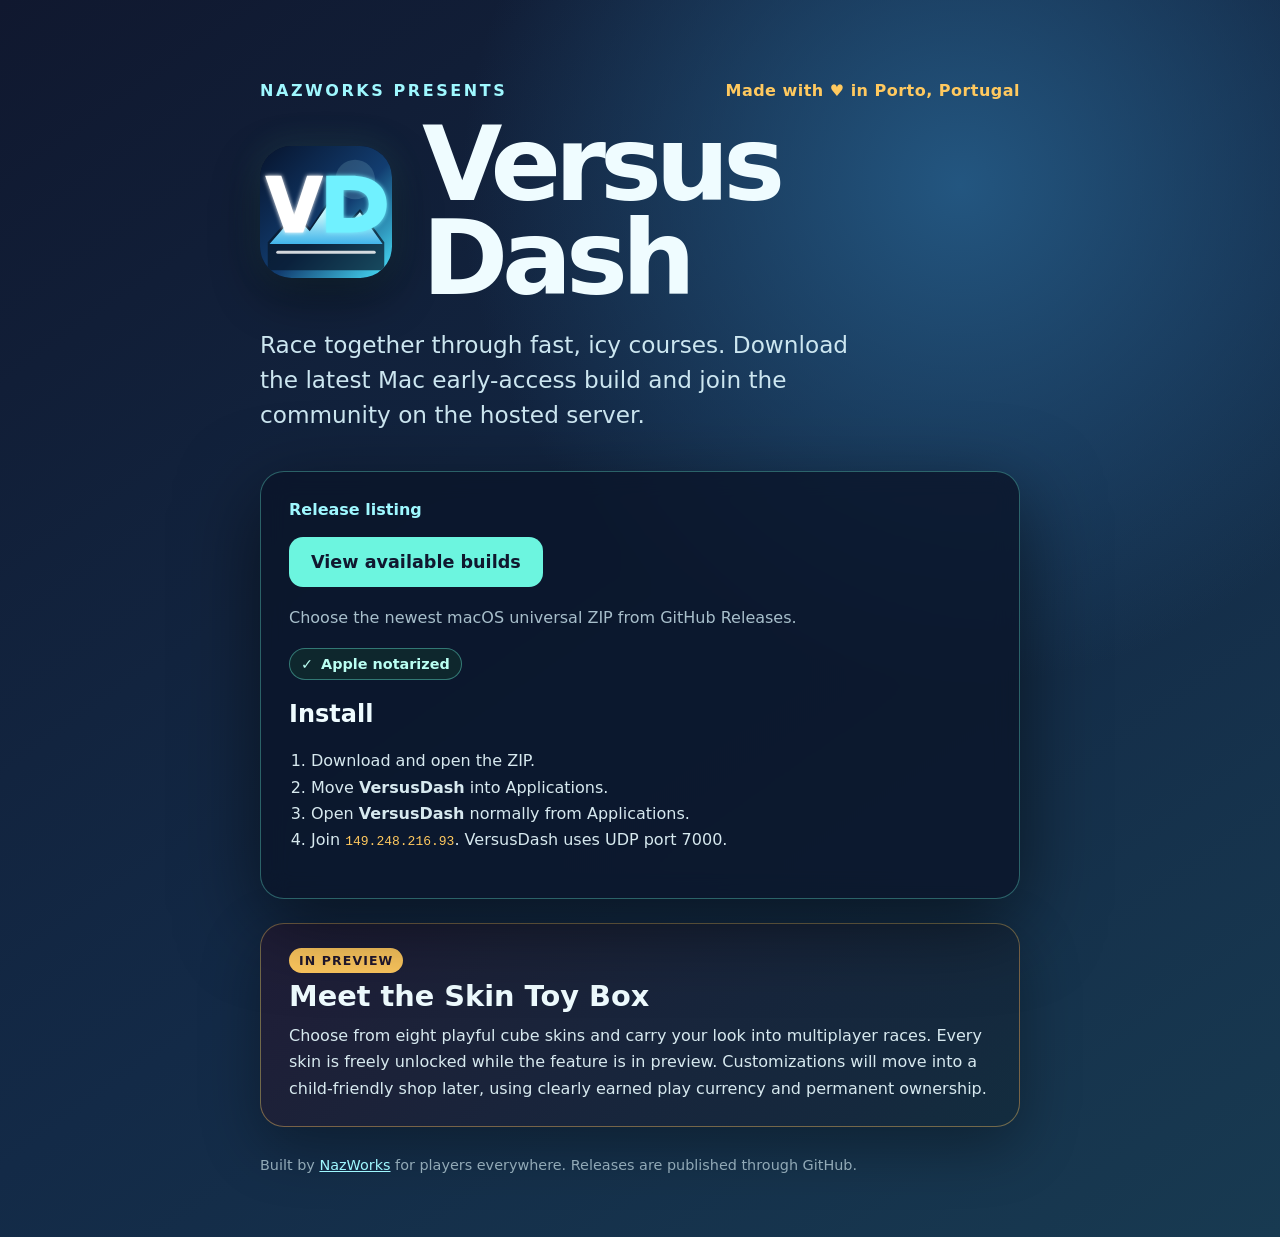
==== site/index.html @ 0534c8a6 "Show release package size in MiB" ====
<!doctype html>
<html lang="en">
<head>
  <meta charset="utf-8">
  <meta name="viewport" content="width=device-width, initial-scale=1">
  <meta name="theme-color" content="#10182f">
  <link rel="icon" href="versusdash-icon.svg" type="image/svg+xml">
  <title>Download VersusDash</title>
  <style>
    :root { color-scheme: dark; font-family: ui-rounded, "SF Pro Rounded", system-ui, sans-serif; }
    * { box-sizing: border-box; }
    body { margin: 0; min-height: 100vh; color: #effcff; background: radial-gradient(circle at 75% 15%, #235680 0, transparent 35%), linear-gradient(145deg, #10182f, #132a47 55%, #183a51); }
    main { width: min(760px, calc(100% - 32px)); margin: 0 auto; padding: 9vh 0 64px; }
    .topline { display: flex; flex-wrap: wrap; align-items: center; justify-content: space-between; gap: 12px 24px; }
    .eyebrow { color: #9ff8ff; font-weight: 800; letter-spacing: .16em; text-transform: uppercase; }
    .porto { color: #ffc95f; font-weight: 750; letter-spacing: .03em; }
    .brand { display: flex; align-items: center; gap: clamp(16px, 4vw, 30px); margin: 18px 0 20px; }
    .brand-mark { width: clamp(88px, 17vw, 132px); height: auto; flex: 0 0 auto; border-radius: 24%; box-shadow: 0 18px 48px #0007, 0 0 34px #6cf5df22; }
    h1 { margin: 0; font-size: clamp(3rem, 9vw, 6.5rem); line-height: .9; letter-spacing: -.06em; }
    .lead { max-width: 620px; color: #cce6f0; font-size: clamp(1.15rem, 3vw, 1.45rem); line-height: 1.5; }
    .card { margin-top: 38px; padding: 28px; border: 1px solid #6cf5df55; border-radius: 24px; background: #0b1528cc; box-shadow: 0 24px 80px #0008; backdrop-filter: blur(12px); }
    .version { margin: 0 0 18px; color: #9ff8ff; font-weight: 700; }
    .download { display: inline-block; padding: 15px 22px; border-radius: 14px; color: #10182f; background: #6cf5df; font-size: 1.1rem; font-weight: 900; text-decoration: none; transition: transform .15s, box-shadow .15s; }
    .download:hover { transform: translateY(-2px); box-shadow: 0 12px 32px #6cf5df44; }
    .download[aria-disabled="true"] { opacity: .55; pointer-events: none; }
    .meta { margin: 18px 0 0; color: #a8bfcb; line-height: 1.6; }
    .feature-note { margin-top: 24px; padding: 24px 28px; border: 1px solid #ffc95f66; border-radius: 24px; background: linear-gradient(135deg, #221c35dd, #122b3ddd); box-shadow: 0 20px 60px #0005; }
    .feature-note h2 { margin: 6px 0 10px; font-size: 1.8rem; }
    .feature-note p { margin: 0; color: #d7e9ef; line-height: 1.65; }
    .preview-pill { display: inline-block; padding: 5px 10px; border-radius: 999px; color: #21182e; background: #ffc95f; font-size: .78rem; font-weight: 900; letter-spacing: .09em; text-transform: uppercase; }
    .trust { display: inline-flex; align-items: center; gap: 8px; margin: 18px 0 0; padding: 7px 11px; border: 1px solid #6cf5df66; border-radius: 999px; color: #bafff2; background: #12332f99; font-size: .9rem; font-weight: 750; }
    ol { padding-left: 22px; color: #d7e9ef; line-height: 1.65; }
    code { color: #ffc95f; overflow-wrap: anywhere; }
    footer { margin-top: 30px; color: #91a9b6; font-size: .9rem; }
    footer a { color: #9ff8ff; }
  </style>
</head>
<body>
  <main>
    <div class="topline">
      <div class="eyebrow">NazWorks presents</div>
      <div class="porto">Made with ♥ in Porto, Portugal</div>
    </div>
    <div class="brand">
      <img class="brand-mark" src="versusdash-icon.svg" alt="" width="132" height="132">
      <h1>Versus<br>Dash</h1>
    </div>
    <p class="lead">Race together through fast, icy courses. Download the latest Mac early-access build and join the community on the hosted server.</p>
    <section class="card" aria-live="polite">
      <p class="version" id="version">Finding the current release…</p>
      <a class="download" id="download" aria-disabled="true">Preparing download…</a>
      <p class="meta" id="details">Universal build for Apple silicon and Intel Macs.</p>
      <p class="trust" aria-label="Apple notarized"><span aria-hidden="true">✓</span> Apple notarized</p>
      <h2>Install</h2>
      <ol>
        <li>Download and open the ZIP.</li>
        <li>Move <strong>VersusDash</strong> into Applications.</li>
        <li>Open <strong>VersusDash</strong> normally from Applications.</li>
        <li>Join <code>149.248.216.93</code>. VersusDash uses UDP port 7000.</li>
      </ol>
    </section>
    <section class="feature-note" aria-labelledby="skin-preview-title">
      <span class="preview-pill">In preview</span>
      <h2 id="skin-preview-title">Meet the Skin Toy Box</h2>
      <p>Choose from eight playful cube skins and carry your look into multiplayer races. Every skin is freely unlocked while the feature is in preview. Customizations will move into a child-friendly shop later, using clearly earned play currency and permanent ownership.</p>
    </section>
    <footer>Built by <a href="https://github.com/NazWorks/VersusDash-Downloads">NazWorks</a> for players everywhere. Releases are published through GitHub.</footer>
  </main>
  <script>
    const releasesUrl = "https://api.github.com/repos/NazWorks/VersusDash-Downloads/releases?per_page=20";
    const fallbackUrl = "https://github.com/NazWorks/VersusDash-Downloads/releases";
    const version = document.querySelector("#version");
    const download = document.querySelector("#download");
    const details = document.querySelector("#details");

    fetch(releasesUrl, { headers: { Accept: "application/vnd.github+json" } })
      .then(response => {
        if (!response.ok) throw new Error("release lookup failed");
        return response.json();
      })
      .then(releases => {
        const candidates = releases.filter(release => !release.draft);
        for (const release of candidates) {
          const asset = release.assets.find(item => item.name.endsWith("macOS-universal.zip"));
          if (!asset) continue;
          version.textContent = `${release.name || release.tag_name}${release.prerelease ? " · Early access" : ""}`;
          download.textContent = "Download for Mac";
          download.href = asset.browser_download_url;
          download.removeAttribute("aria-disabled");
          const sizeMiB = (asset.size / 1048576).toFixed(1);
          details.textContent = `Universal Apple silicon + Intel build · ${sizeMiB} MiB`;
          details.title = `${asset.size.toLocaleString()} bytes reported by GitHub Releases`;
          return;
        }
        throw new Error("no Mac release found");
      })
      .catch(() => {
        version.textContent = "Release listing";
        download.textContent = "View available builds";
        download.href = fallbackUrl;
        download.removeAttribute("aria-disabled");
        details.textContent = "Choose the newest macOS universal ZIP from GitHub Releases.";
      });
  </script>
</body>
</html>
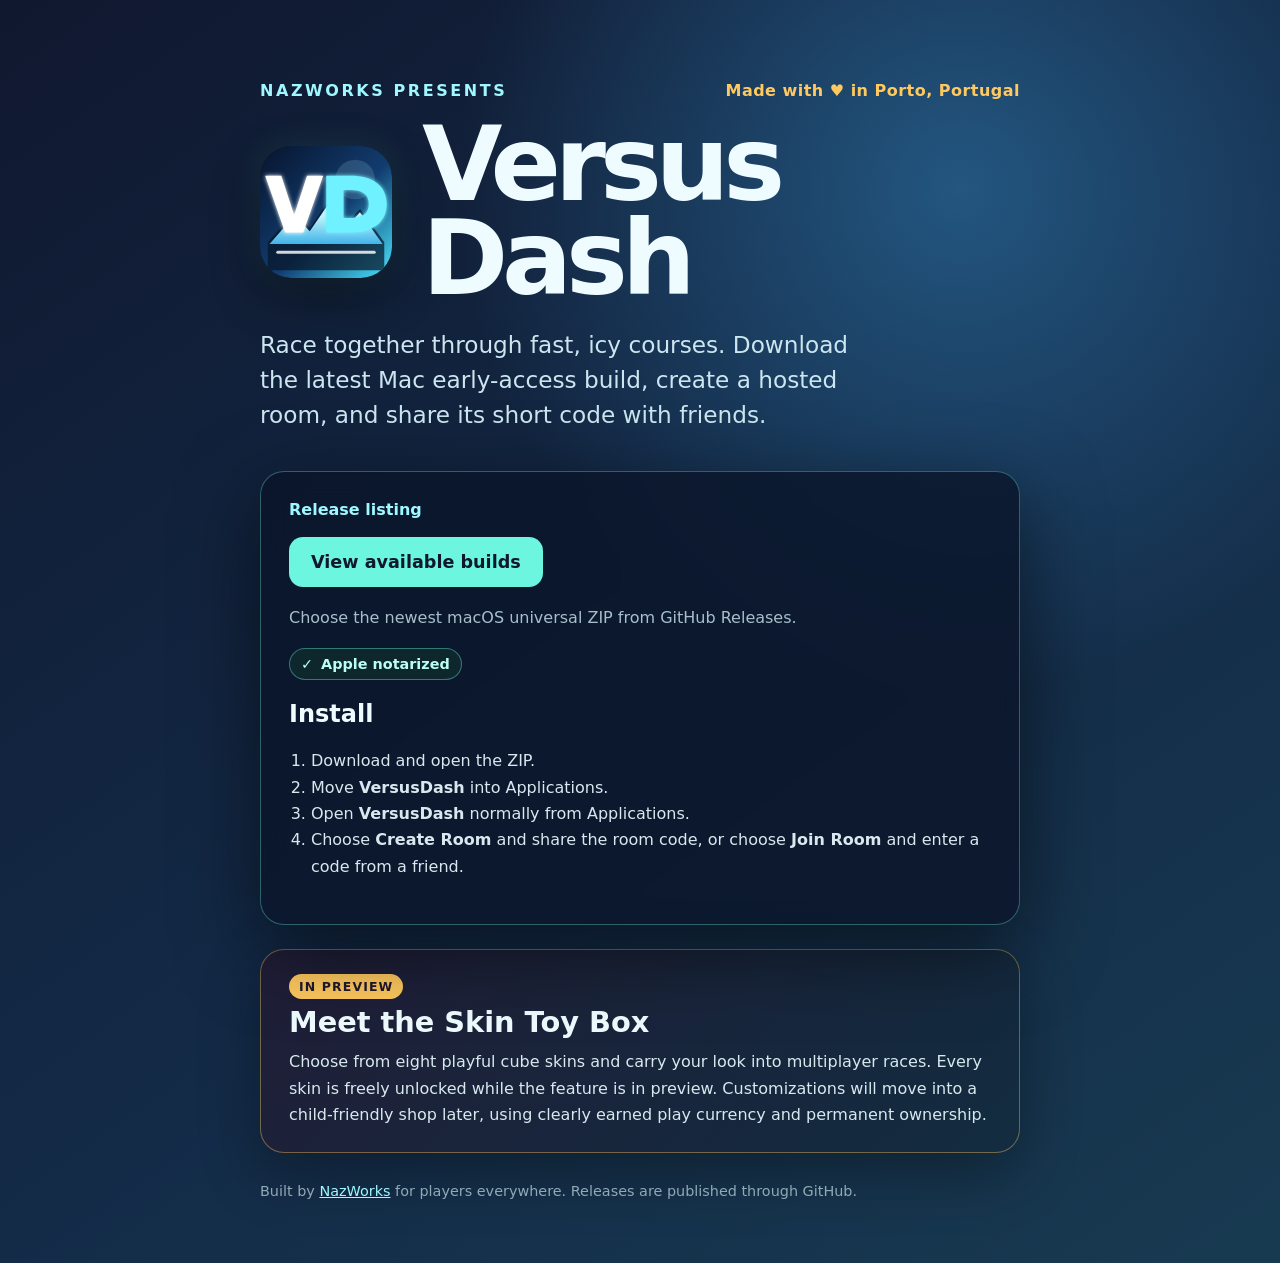
==== commit fca53a21: "site: explain hosted room codes" ====
--- a/site/index.html
+++ b/site/index.html
@@ -45,7 +45,7 @@
       <img class="brand-mark" src="versusdash-icon.svg" alt="" width="132" height="132">
       <h1>Versus<br>Dash</h1>
     </div>
-    <p class="lead">Race together through fast, icy courses. Download the latest Mac early-access build and join the community on the hosted server.</p>
+    <p class="lead">Race together through fast, icy courses. Download the latest Mac early-access build, create a hosted room, and share its short code with friends.</p>
     <section class="card" aria-live="polite">
       <p class="version" id="version">Finding the current release…</p>
       <a class="download" id="download" aria-disabled="true">Preparing download…</a>
@@ -56,7 +56,7 @@
         <li>Download and open the ZIP.</li>
         <li>Move <strong>VersusDash</strong> into Applications.</li>
         <li>Open <strong>VersusDash</strong> normally from Applications.</li>
-        <li>Join <code>149.248.216.93</code>. VersusDash uses UDP port 7000.</li>
+        <li>Choose <strong>Create Room</strong> and share the room code, or choose <strong>Join Room</strong> and enter a code from a friend.</li>
       </ol>
     </section>
     <section class="feature-note" aria-labelledby="skin-preview-title">
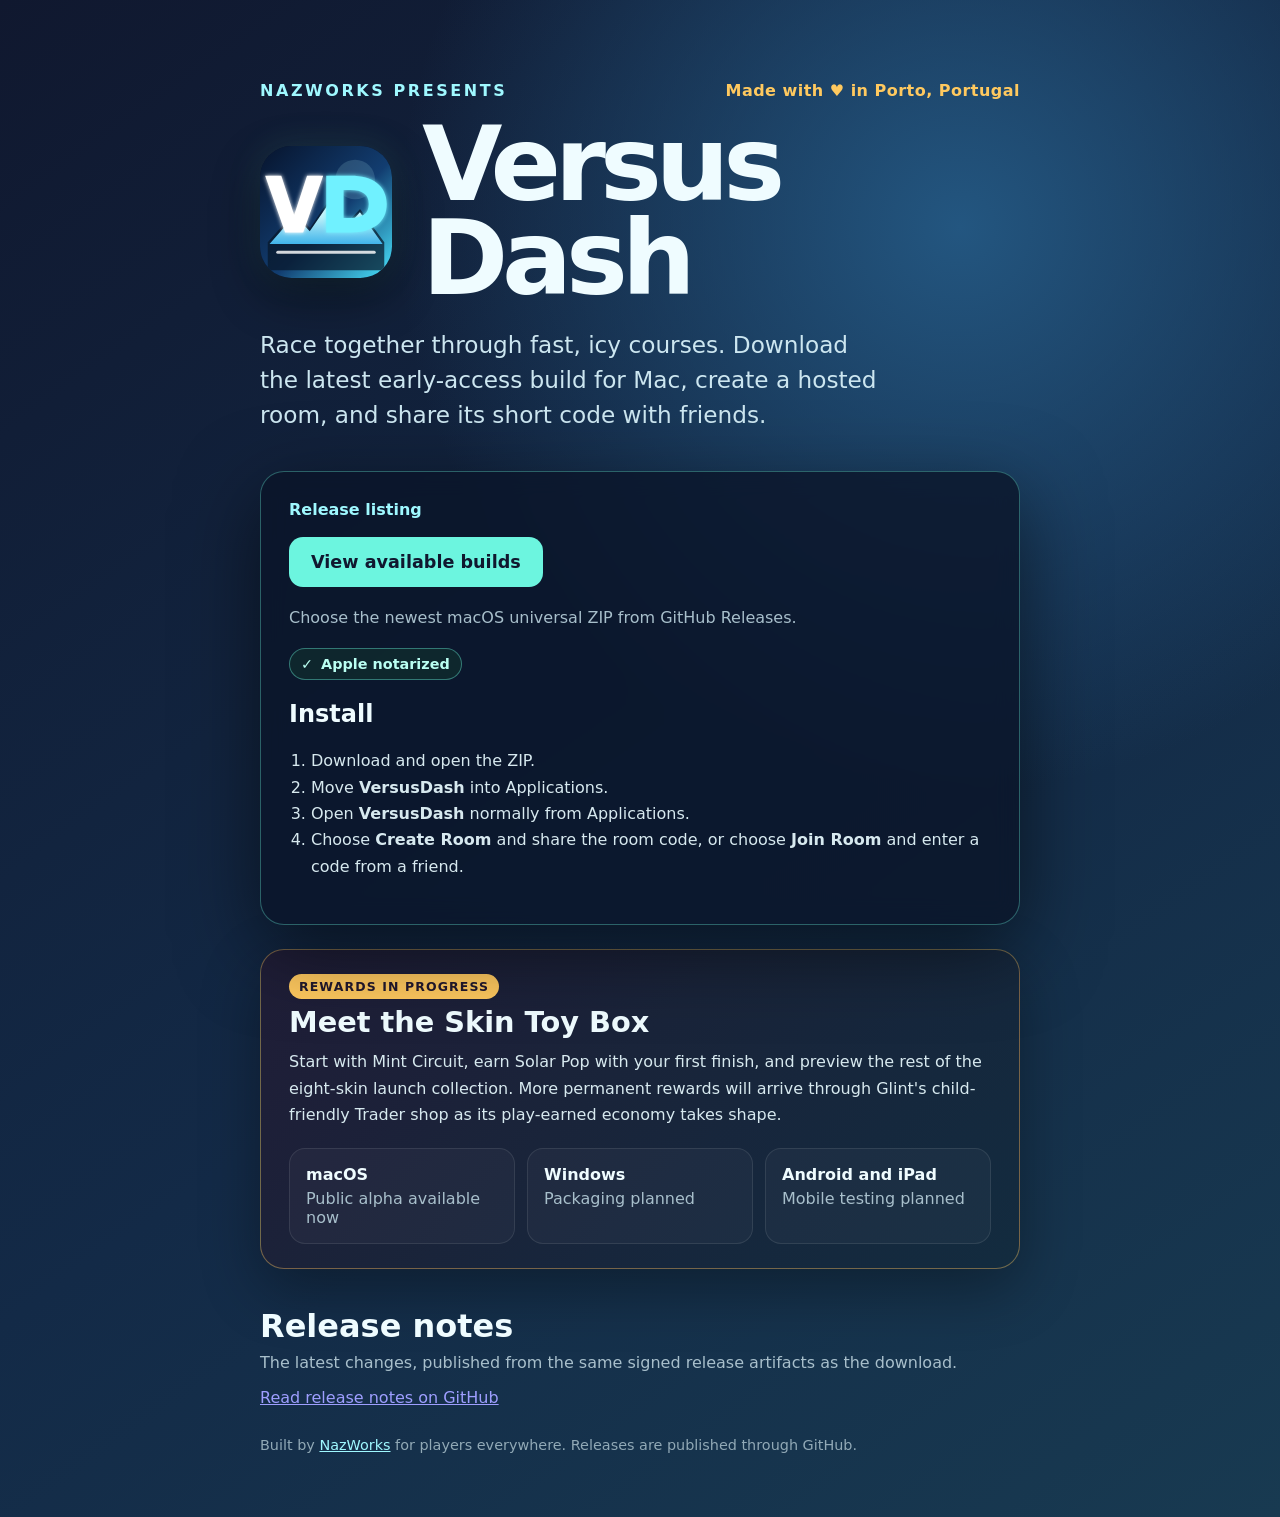
==== commit 45900ca4: "site: publish release notes and platform status" ====
--- a/site/index.html
+++ b/site/index.html
@@ -28,6 +28,18 @@
     .feature-note h2 { margin: 6px 0 10px; font-size: 1.8rem; }
     .feature-note p { margin: 0; color: #d7e9ef; line-height: 1.65; }
     .preview-pill { display: inline-block; padding: 5px 10px; border-radius: 999px; color: #21182e; background: #ffc95f; font-size: .78rem; font-weight: 900; letter-spacing: .09em; text-transform: uppercase; }
+    .platforms { display: grid; grid-template-columns: repeat(auto-fit, minmax(180px, 1fr)); gap: 12px; margin-top: 20px; }
+    .platform { padding: 16px; border: 1px solid #ffffff18; border-radius: 16px; background: #ffffff08; }
+    .platform strong { display: block; margin-bottom: 5px; }
+    .platform span { color: #a8bfcb; }
+    .notes { margin-top: 38px; }
+    .notes h2 { margin-bottom: 8px; font-size: 2rem; }
+    .notes-intro { margin-top: 0; color: #a8bfcb; }
+    .release-note { margin-top: 14px; padding: 20px; border: 1px solid #ffffff20; border-radius: 18px; background: #0b152899; }
+    .release-note h3 { margin: 0 0 6px; }
+    .release-note h3 a { color: #9ff8ff; text-decoration: none; }
+    .release-date { margin: 0 0 12px; color: #91a9b6; font-size: .9rem; }
+    .release-body { margin: 0; color: #d7e9ef; line-height: 1.55; white-space: pre-wrap; }
     .trust { display: inline-flex; align-items: center; gap: 8px; margin: 18px 0 0; padding: 7px 11px; border: 1px solid #6cf5df66; border-radius: 999px; color: #bafff2; background: #12332f99; font-size: .9rem; font-weight: 750; }
     ol { padding-left: 22px; color: #d7e9ef; line-height: 1.65; }
     code { color: #ffc95f; overflow-wrap: anywhere; }
@@ -45,7 +57,7 @@
       <img class="brand-mark" src="versusdash-icon.svg" alt="" width="132" height="132">
       <h1>Versus<br>Dash</h1>
     </div>
-    <p class="lead">Race together through fast, icy courses. Download the latest Mac early-access build, create a hosted room, and share its short code with friends.</p>
+    <p class="lead">Race together through fast, icy courses. Download the latest early-access build for Mac, create a hosted room, and share its short code with friends.</p>
     <section class="card" aria-live="polite">
       <p class="version" id="version">Finding the current release…</p>
       <a class="download" id="download" aria-disabled="true">Preparing download…</a>
@@ -60,9 +72,19 @@
       </ol>
     </section>
     <section class="feature-note" aria-labelledby="skin-preview-title">
-      <span class="preview-pill">In preview</span>
+      <span class="preview-pill">Rewards in progress</span>
       <h2 id="skin-preview-title">Meet the Skin Toy Box</h2>
-      <p>Choose from eight playful cube skins and carry your look into multiplayer races. Every skin is freely unlocked while the feature is in preview. Customizations will move into a child-friendly shop later, using clearly earned play currency and permanent ownership.</p>
+      <p>Start with Mint Circuit, earn Solar Pop with your first finish, and preview the rest of the eight-skin launch collection. More permanent rewards will arrive through Glint's child-friendly Trader shop as its play-earned economy takes shape.</p>
+      <div class="platforms" aria-label="Platform availability">
+        <div class="platform"><strong>macOS</strong><span>Public alpha available now</span></div>
+        <div class="platform"><strong>Windows</strong><span>Packaging planned</span></div>
+        <div class="platform"><strong>Android and iPad</strong><span>Mobile testing planned</span></div>
+      </div>
+    </section>
+    <section class="notes" aria-labelledby="release-notes-title">
+      <h2 id="release-notes-title">Release notes</h2>
+      <p class="notes-intro">The latest changes, published from the same signed release artifacts as the download.</p>
+      <div id="release-notes" aria-live="polite">Loading recent releases…</div>
     </section>
     <footer>Built by <a href="https://github.com/NazWorks/VersusDash-Downloads">NazWorks</a> for players everywhere. Releases are published through GitHub.</footer>
   </main>
@@ -72,6 +94,33 @@
     const version = document.querySelector("#version");
     const download = document.querySelector("#download");
     const details = document.querySelector("#details");
+    const releaseNotes = document.querySelector("#release-notes");
+
+    function renderReleaseNotes(releases) {
+      releaseNotes.textContent = "";
+      const published = releases.filter(release => !release.draft).slice(0, 4);
+      if (!published.length) {
+        releaseNotes.textContent = "No release notes have been published yet.";
+        return;
+      }
+      for (const release of published) {
+        const article = document.createElement("article");
+        article.className = "release-note";
+        const heading = document.createElement("h3");
+        const link = document.createElement("a");
+        link.href = release.html_url;
+        link.textContent = release.name || release.tag_name;
+        heading.append(link);
+        const date = document.createElement("p");
+        date.className = "release-date";
+        date.textContent = new Intl.DateTimeFormat(undefined, { dateStyle: "long" }).format(new Date(release.published_at));
+        const body = document.createElement("p");
+        body.className = "release-body";
+        body.textContent = (release.body || "Build details and checksums are available on GitHub.").trim();
+        article.append(heading, date, body);
+        releaseNotes.append(article);
+      }
+    }
 
     fetch(releasesUrl, { headers: { Accept: "application/vnd.github+json" } })
       .then(response => {
@@ -79,7 +128,10 @@
         return response.json();
       })
       .then(releases => {
-        const candidates = releases.filter(release => !release.draft);
+        const candidates = releases
+          .filter(release => !release.draft)
+          .sort((left, right) => Date.parse(right.published_at) - Date.parse(left.published_at));
+        renderReleaseNotes(candidates);
         for (const release of candidates) {
           const asset = release.assets.find(item => item.name.endsWith("macOS-universal.zip"));
           if (!asset) continue;
@@ -100,6 +152,7 @@
         download.href = fallbackUrl;
         download.removeAttribute("aria-disabled");
         details.textContent = "Choose the newest macOS universal ZIP from GitHub Releases.";
+        releaseNotes.innerHTML = `<a href="${fallbackUrl}">Read release notes on GitHub</a>`;
       });
   </script>
 </body>
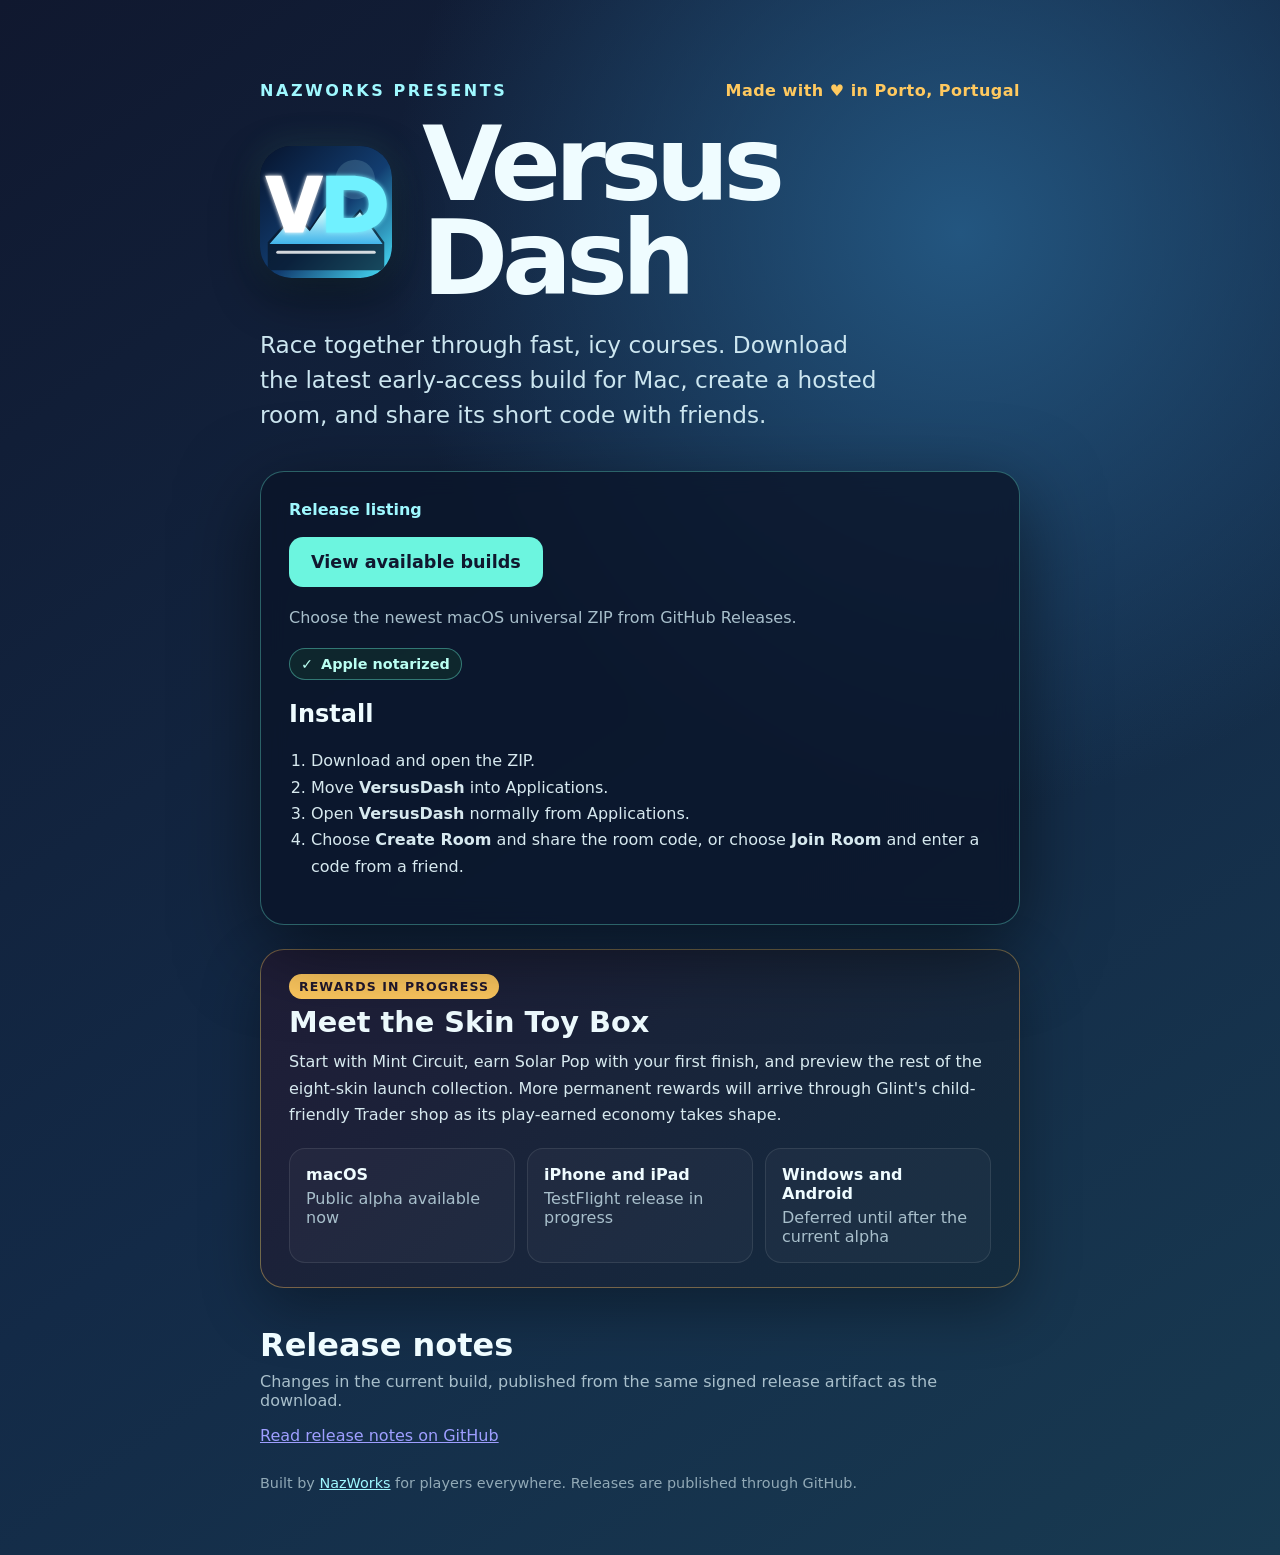
==== commit b24697f1: "site: focus notes on current release" ====
--- a/site/index.html
+++ b/site/index.html
@@ -77,13 +77,13 @@
       <p>Start with Mint Circuit, earn Solar Pop with your first finish, and preview the rest of the eight-skin launch collection. More permanent rewards will arrive through Glint's child-friendly Trader shop as its play-earned economy takes shape.</p>
       <div class="platforms" aria-label="Platform availability">
         <div class="platform"><strong>macOS</strong><span>Public alpha available now</span></div>
-        <div class="platform"><strong>Windows</strong><span>Packaging planned</span></div>
-        <div class="platform"><strong>Android and iPad</strong><span>Mobile testing planned</span></div>
+        <div class="platform"><strong>iPhone and iPad</strong><span>TestFlight release in progress</span></div>
+        <div class="platform"><strong>Windows and Android</strong><span>Deferred until after the current alpha</span></div>
       </div>
     </section>
     <section class="notes" aria-labelledby="release-notes-title">
       <h2 id="release-notes-title">Release notes</h2>
-      <p class="notes-intro">The latest changes, published from the same signed release artifacts as the download.</p>
+      <p class="notes-intro">Changes in the current build, published from the same signed release artifact as the download.</p>
       <div id="release-notes" aria-live="polite">Loading recent releases…</div>
     </section>
     <footer>Built by <a href="https://github.com/NazWorks/VersusDash-Downloads">NazWorks</a> for players everywhere. Releases are published through GitHub.</footer>
@@ -98,7 +98,7 @@
 
     function renderReleaseNotes(releases) {
       releaseNotes.textContent = "";
-      const published = releases.filter(release => !release.draft).slice(0, 4);
+      const published = releases.filter(release => !release.draft).slice(0, 1);
       if (!published.length) {
         releaseNotes.textContent = "No release notes have been published yet.";
         return;
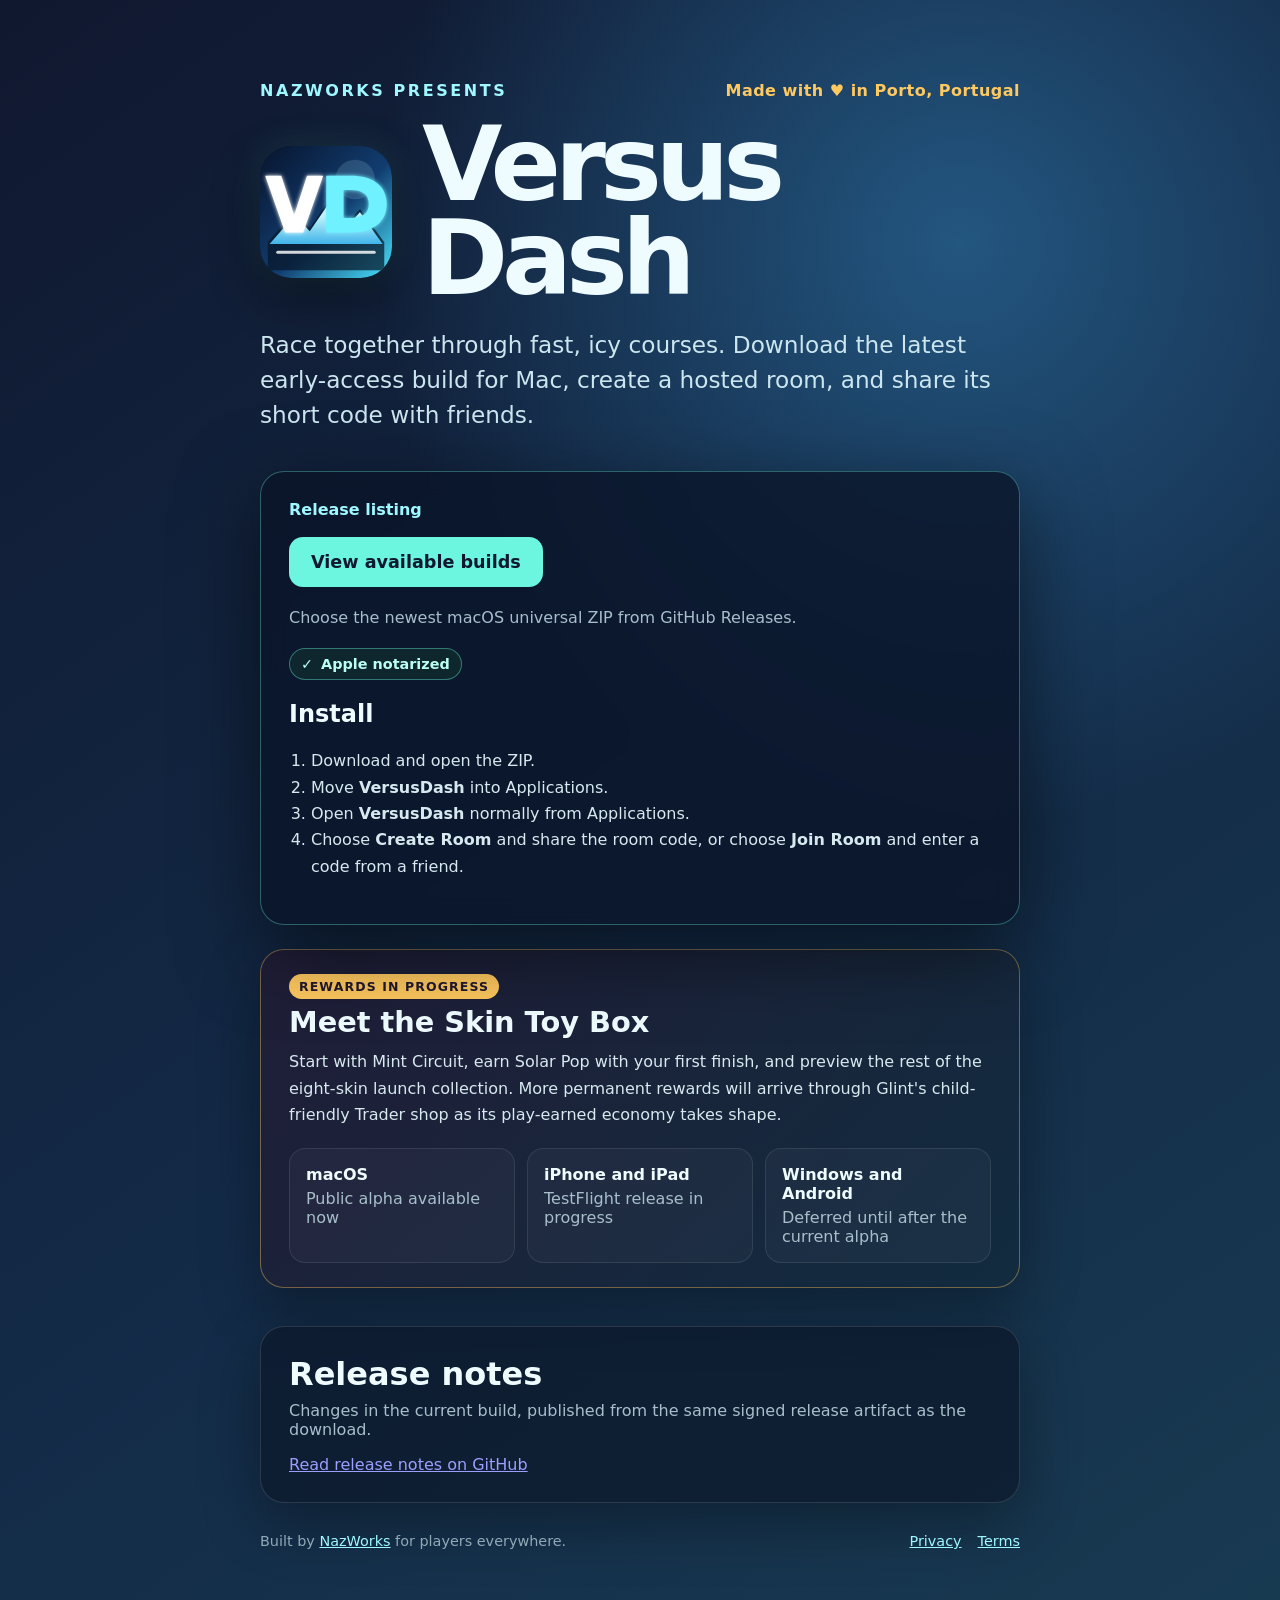
==== commit 8f7ad419: "site: add polished layout and legal pages" ====
--- a/site/index.html
+++ b/site/index.html
@@ -17,7 +17,7 @@
     .brand { display: flex; align-items: center; gap: clamp(16px, 4vw, 30px); margin: 18px 0 20px; }
     .brand-mark { width: clamp(88px, 17vw, 132px); height: auto; flex: 0 0 auto; border-radius: 24%; box-shadow: 0 18px 48px #0007, 0 0 34px #6cf5df22; }
     h1 { margin: 0; font-size: clamp(3rem, 9vw, 6.5rem); line-height: .9; letter-spacing: -.06em; }
-    .lead { max-width: 620px; color: #cce6f0; font-size: clamp(1.15rem, 3vw, 1.45rem); line-height: 1.5; }
+    .lead { width: 100%; color: #cce6f0; font-size: clamp(1.15rem, 3vw, 1.45rem); line-height: 1.5; }
     .card { margin-top: 38px; padding: 28px; border: 1px solid #6cf5df55; border-radius: 24px; background: #0b1528cc; box-shadow: 0 24px 80px #0008; backdrop-filter: blur(12px); }
     .version { margin: 0 0 18px; color: #9ff8ff; font-weight: 700; }
     .download { display: inline-block; padding: 15px 22px; border-radius: 14px; color: #10182f; background: #6cf5df; font-size: 1.1rem; font-weight: 900; text-decoration: none; transition: transform .15s, box-shadow .15s; }
@@ -32,8 +32,8 @@
     .platform { padding: 16px; border: 1px solid #ffffff18; border-radius: 16px; background: #ffffff08; }
     .platform strong { display: block; margin-bottom: 5px; }
     .platform span { color: #a8bfcb; }
-    .notes { margin-top: 38px; }
-    .notes h2 { margin-bottom: 8px; font-size: 2rem; }
+    .notes { margin-top: 38px; padding: 28px; border: 1px solid #ffffff20; border-radius: 24px; background: #0b1528aa; box-shadow: 0 20px 60px #0005; }
+    .notes h2 { margin: 0 0 8px; font-size: 2rem; }
     .notes-intro { margin-top: 0; color: #a8bfcb; }
     .release-note { margin-top: 14px; padding: 20px; border: 1px solid #ffffff20; border-radius: 18px; background: #0b152899; }
     .release-note h3 { margin: 0 0 6px; }
@@ -43,7 +43,8 @@
     .trust { display: inline-flex; align-items: center; gap: 8px; margin: 18px 0 0; padding: 7px 11px; border: 1px solid #6cf5df66; border-radius: 999px; color: #bafff2; background: #12332f99; font-size: .9rem; font-weight: 750; }
     ol { padding-left: 22px; color: #d7e9ef; line-height: 1.65; }
     code { color: #ffc95f; overflow-wrap: anywhere; }
-    footer { margin-top: 30px; color: #91a9b6; font-size: .9rem; }
+    footer { display: flex; flex-wrap: wrap; justify-content: space-between; gap: 10px 20px; margin-top: 30px; color: #91a9b6; font-size: .9rem; }
+    .legal-links { display: flex; gap: 16px; }
     footer a { color: #9ff8ff; }
   </style>
 </head>
@@ -86,7 +87,10 @@
       <p class="notes-intro">Changes in the current build, published from the same signed release artifact as the download.</p>
       <div id="release-notes" aria-live="polite">Loading recent releases…</div>
     </section>
-    <footer>Built by <a href="https://github.com/NazWorks/VersusDash-Downloads">NazWorks</a> for players everywhere. Releases are published through GitHub.</footer>
+    <footer>
+      <span>Built by <a href="https://github.com/NazWorks/VersusDash-Downloads">NazWorks</a> for players everywhere.</span>
+      <span class="legal-links"><a href="privacy/">Privacy</a><a href="terms/">Terms</a></span>
+    </footer>
   </main>
   <script>
     const releasesUrl = "https://api.github.com/repos/NazWorks/VersusDash-Downloads/releases?per_page=20";
@@ -116,7 +120,10 @@
         date.textContent = new Intl.DateTimeFormat(undefined, { dateStyle: "long" }).format(new Date(release.published_at));
         const body = document.createElement("p");
         body.className = "release-body";
-        body.textContent = (release.body || "Build details and checksums are available on GitHub.").trim();
+        const publicBody = (release.body || "")
+          .split(/\nSource revision:/, 1)[0]
+          .trim();
+        body.textContent = publicBody || "See the release on GitHub for details.";
         article.append(heading, date, body);
         releaseNotes.append(article);
       }
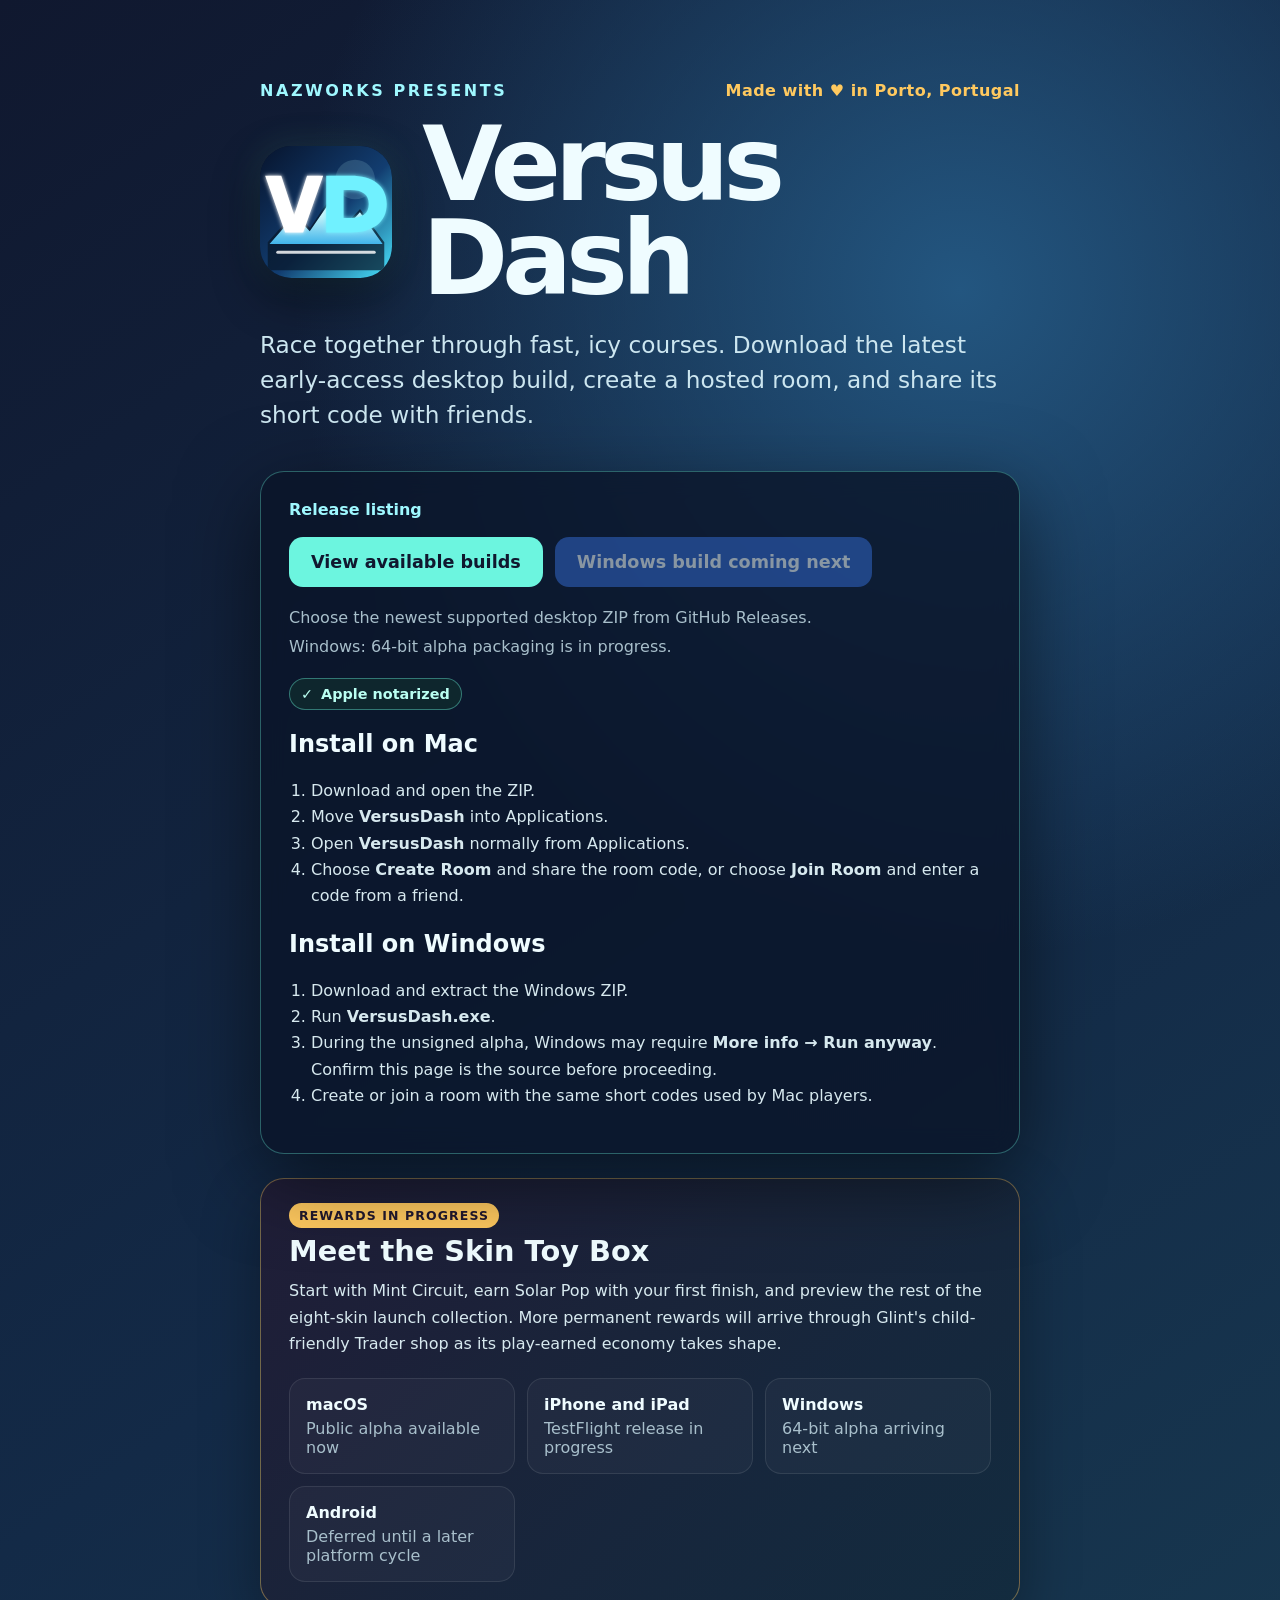
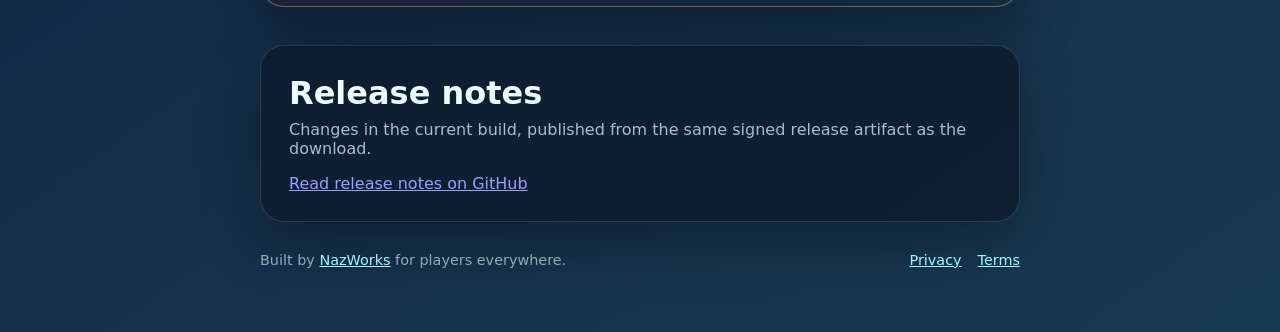
==== commit 50940787: "Add Windows alpha downloads" ====
--- a/site/index.html
+++ b/site/index.html
@@ -23,7 +23,12 @@
     .download { display: inline-block; padding: 15px 22px; border-radius: 14px; color: #10182f; background: #6cf5df; font-size: 1.1rem; font-weight: 900; text-decoration: none; transition: transform .15s, box-shadow .15s; }
     .download:hover { transform: translateY(-2px); box-shadow: 0 12px 32px #6cf5df44; }
     .download[aria-disabled="true"] { opacity: .55; pointer-events: none; }
+    .downloads { display: flex; flex-wrap: wrap; gap: 12px; }
+    .download.windows { color: #effcff; background: #3266c9; }
+    .download.windows:hover { box-shadow: 0 12px 32px #3266c966; }
+    .build-meta { display: grid; gap: 4px; margin: 18px 0 0; }
     .meta { margin: 18px 0 0; color: #a8bfcb; line-height: 1.6; }
+    .build-meta .meta { margin: 0; }
     .feature-note { margin-top: 24px; padding: 24px 28px; border: 1px solid #ffc95f66; border-radius: 24px; background: linear-gradient(135deg, #221c35dd, #122b3ddd); box-shadow: 0 20px 60px #0005; }
     .feature-note h2 { margin: 6px 0 10px; font-size: 1.8rem; }
     .feature-note p { margin: 0; color: #d7e9ef; line-height: 1.65; }
@@ -58,18 +63,31 @@
       <img class="brand-mark" src="versusdash-icon.svg" alt="" width="132" height="132">
       <h1>Versus<br>Dash</h1>
     </div>
-    <p class="lead">Race together through fast, icy courses. Download the latest early-access build for Mac, create a hosted room, and share its short code with friends.</p>
+    <p class="lead">Race together through fast, icy courses. Download the latest early-access desktop build, create a hosted room, and share its short code with friends.</p>
     <section class="card" aria-live="polite">
       <p class="version" id="version">Finding the current release…</p>
-      <a class="download" id="download" aria-disabled="true">Preparing download…</a>
-      <p class="meta" id="details">Universal build for Apple silicon and Intel Macs.</p>
+      <div class="downloads">
+        <a class="download" id="mac-download" aria-disabled="true">Preparing Mac download…</a>
+        <a class="download windows" id="windows-download" aria-disabled="true">Windows build coming next</a>
+      </div>
+      <div class="build-meta">
+        <p class="meta" id="mac-details">Mac: universal Apple silicon and Intel build.</p>
+        <p class="meta" id="windows-details">Windows: 64-bit alpha packaging is in progress.</p>
+      </div>
       <p class="trust" aria-label="Apple notarized"><span aria-hidden="true">✓</span> Apple notarized</p>
-      <h2>Install</h2>
+      <h2>Install on Mac</h2>
       <ol>
         <li>Download and open the ZIP.</li>
         <li>Move <strong>VersusDash</strong> into Applications.</li>
         <li>Open <strong>VersusDash</strong> normally from Applications.</li>
         <li>Choose <strong>Create Room</strong> and share the room code, or choose <strong>Join Room</strong> and enter a code from a friend.</li>
+      </ol>
+      <h2>Install on Windows</h2>
+      <ol>
+        <li>Download and extract the Windows ZIP.</li>
+        <li>Run <strong>VersusDash.exe</strong>.</li>
+        <li>During the unsigned alpha, Windows may require <strong>More info → Run anyway</strong>. Confirm this page is the source before proceeding.</li>
+        <li>Create or join a room with the same short codes used by Mac players.</li>
       </ol>
     </section>
     <section class="feature-note" aria-labelledby="skin-preview-title">
@@ -79,7 +97,8 @@
       <div class="platforms" aria-label="Platform availability">
         <div class="platform"><strong>macOS</strong><span>Public alpha available now</span></div>
         <div class="platform"><strong>iPhone and iPad</strong><span>TestFlight release in progress</span></div>
-        <div class="platform"><strong>Windows and Android</strong><span>Deferred until after the current alpha</span></div>
+        <div class="platform"><strong>Windows</strong><span>64-bit alpha arriving next</span></div>
+        <div class="platform"><strong>Android</strong><span>Deferred until a later platform cycle</span></div>
       </div>
     </section>
     <section class="notes" aria-labelledby="release-notes-title">
@@ -96,8 +115,10 @@
     const releasesUrl = "https://api.github.com/repos/NazWorks/VersusDash-Downloads/releases?per_page=20";
     const fallbackUrl = "https://github.com/NazWorks/VersusDash-Downloads/releases";
     const version = document.querySelector("#version");
-    const download = document.querySelector("#download");
-    const details = document.querySelector("#details");
+    const macDownload = document.querySelector("#mac-download");
+    const windowsDownload = document.querySelector("#windows-download");
+    const macDetails = document.querySelector("#mac-details");
+    const windowsDetails = document.querySelector("#windows-details");
     const releaseNotes = document.querySelector("#release-notes");
 
     function renderReleaseNotes(releases) {
@@ -140,25 +161,34 @@
           .sort((left, right) => Date.parse(right.published_at) - Date.parse(left.published_at));
         renderReleaseNotes(candidates);
         for (const release of candidates) {
-          const asset = release.assets.find(item => item.name.endsWith("macOS-universal.zip"));
-          if (!asset) continue;
+          const macAsset = release.assets.find(item => item.name.endsWith("macOS-universal.zip"));
+          if (!macAsset) continue;
+          const windowsAsset = release.assets.find(item => item.name.endsWith("Windows-x86_64.zip"));
           version.textContent = `${release.name || release.tag_name}${release.prerelease ? " · Early access" : ""}`;
-          download.textContent = "Download for Mac";
-          download.href = asset.browser_download_url;
-          download.removeAttribute("aria-disabled");
-          const sizeMiB = (asset.size / 1048576).toFixed(1);
-          details.textContent = `Universal Apple silicon + Intel build · ${sizeMiB} MiB`;
-          details.title = `${asset.size.toLocaleString()} bytes reported by GitHub Releases`;
+          macDownload.textContent = "Download for Mac";
+          macDownload.href = macAsset.browser_download_url;
+          macDownload.removeAttribute("aria-disabled");
+          const macSizeMiB = (macAsset.size / 1048576).toFixed(1);
+          macDetails.textContent = `Mac: universal Apple silicon + Intel · ${macSizeMiB} MiB`;
+          macDetails.title = `${macAsset.size.toLocaleString()} bytes reported by GitHub Releases`;
+          if (windowsAsset) {
+            windowsDownload.textContent = "Download for Windows";
+            windowsDownload.href = windowsAsset.browser_download_url;
+            windowsDownload.removeAttribute("aria-disabled");
+            const windowsSizeMiB = (windowsAsset.size / 1048576).toFixed(1);
+            windowsDetails.textContent = `Windows: 64-bit portable ZIP · ${windowsSizeMiB} MiB`;
+            windowsDetails.title = `${windowsAsset.size.toLocaleString()} bytes reported by GitHub Releases`;
+          }
           return;
         }
         throw new Error("no Mac release found");
       })
       .catch(() => {
         version.textContent = "Release listing";
-        download.textContent = "View available builds";
-        download.href = fallbackUrl;
-        download.removeAttribute("aria-disabled");
-        details.textContent = "Choose the newest macOS universal ZIP from GitHub Releases.";
+        macDownload.textContent = "View available builds";
+        macDownload.href = fallbackUrl;
+        macDownload.removeAttribute("aria-disabled");
+        macDetails.textContent = "Choose the newest supported desktop ZIP from GitHub Releases.";
         releaseNotes.innerHTML = `<a href="${fallbackUrl}">Read release notes on GitHub</a>`;
       });
   </script>
